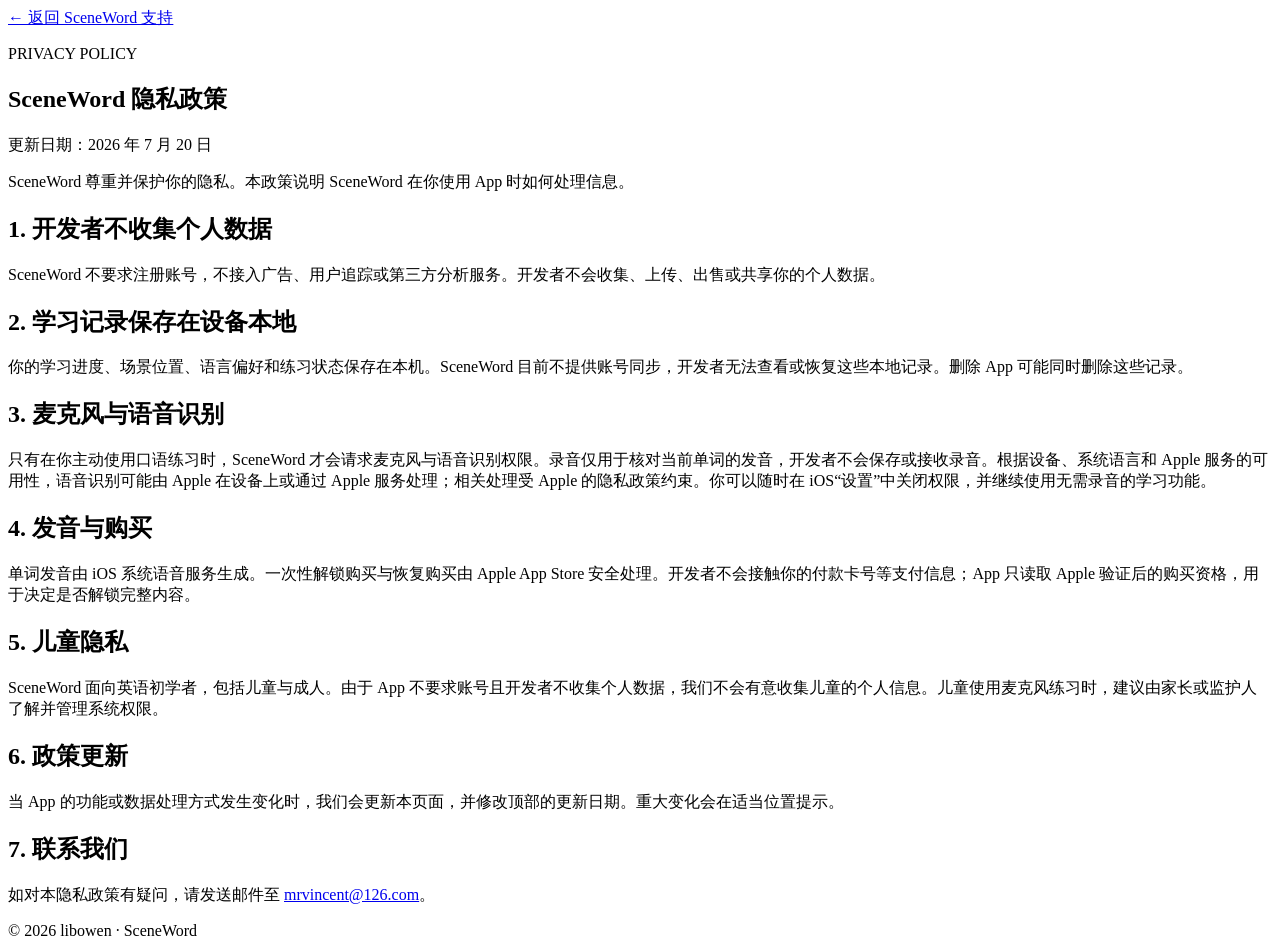
==== privacy.html @ d903aa41 "feat: add SceneWord privacy policy" ====
<!doctype html>
<html lang="zh-CN">
<head>
  <meta charset="utf-8">
  <meta name="viewport" content="width=device-width, initial-scale=1">
  <meta name="description" content="SceneWord 隐私政策。">
  <title>隐私政策 · SceneWord</title>
  <link rel="stylesheet" href="styles.css">
</head>
<body>
  <main class="shell document-shell">
    <nav><a class="back-link" href="index.html">← 返回 SceneWord 支持</a></nav>
    <article class="document-card">
      <p class="eyebrow">PRIVACY POLICY</p>
      <h1>SceneWord 隐私政策</h1>
      <p class="updated">更新日期：2026 年 7 月 20 日</p>

      <p>SceneWord 尊重并保护你的隐私。本政策说明 SceneWord 在你使用 App 时如何处理信息。</p>

      <h2>1. 开发者不收集个人数据</h2>
      <p>SceneWord 不要求注册账号，不接入广告、用户追踪或第三方分析服务。开发者不会收集、上传、出售或共享你的个人数据。</p>

      <h2>2. 学习记录保存在设备本地</h2>
      <p>你的学习进度、场景位置、语言偏好和练习状态保存在本机。SceneWord 目前不提供账号同步，开发者无法查看或恢复这些本地记录。删除 App 可能同时删除这些记录。</p>

      <h2>3. 麦克风与语音识别</h2>
      <p>只有在你主动使用口语练习时，SceneWord 才会请求麦克风与语音识别权限。录音仅用于核对当前单词的发音，开发者不会保存或接收录音。根据设备、系统语言和 Apple 服务的可用性，语音识别可能由 Apple 在设备上或通过 Apple 服务处理；相关处理受 Apple 的隐私政策约束。你可以随时在 iOS“设置”中关闭权限，并继续使用无需录音的学习功能。</p>

      <h2>4. 发音与购买</h2>
      <p>单词发音由 iOS 系统语音服务生成。一次性解锁购买与恢复购买由 Apple App Store 安全处理。开发者不会接触你的付款卡号等支付信息；App 只读取 Apple 验证后的购买资格，用于决定是否解锁完整内容。</p>

      <h2>5. 儿童隐私</h2>
      <p>SceneWord 面向英语初学者，包括儿童与成人。由于 App 不要求账号且开发者不收集个人数据，我们不会有意收集儿童的个人信息。儿童使用麦克风练习时，建议由家长或监护人了解并管理系统权限。</p>

      <h2>6. 政策更新</h2>
      <p>当 App 的功能或数据处理方式发生变化时，我们会更新本页面，并修改顶部的更新日期。重大变化会在适当位置提示。</p>

      <h2>7. 联系我们</h2>
      <p>如对本隐私政策有疑问，请发送邮件至 <a href="mailto:mrvincent@126.com">mrvincent@126.com</a>。</p>
    </article>
    <footer>© 2026 libowen · SceneWord</footer>
  </main>
</body>
</html>
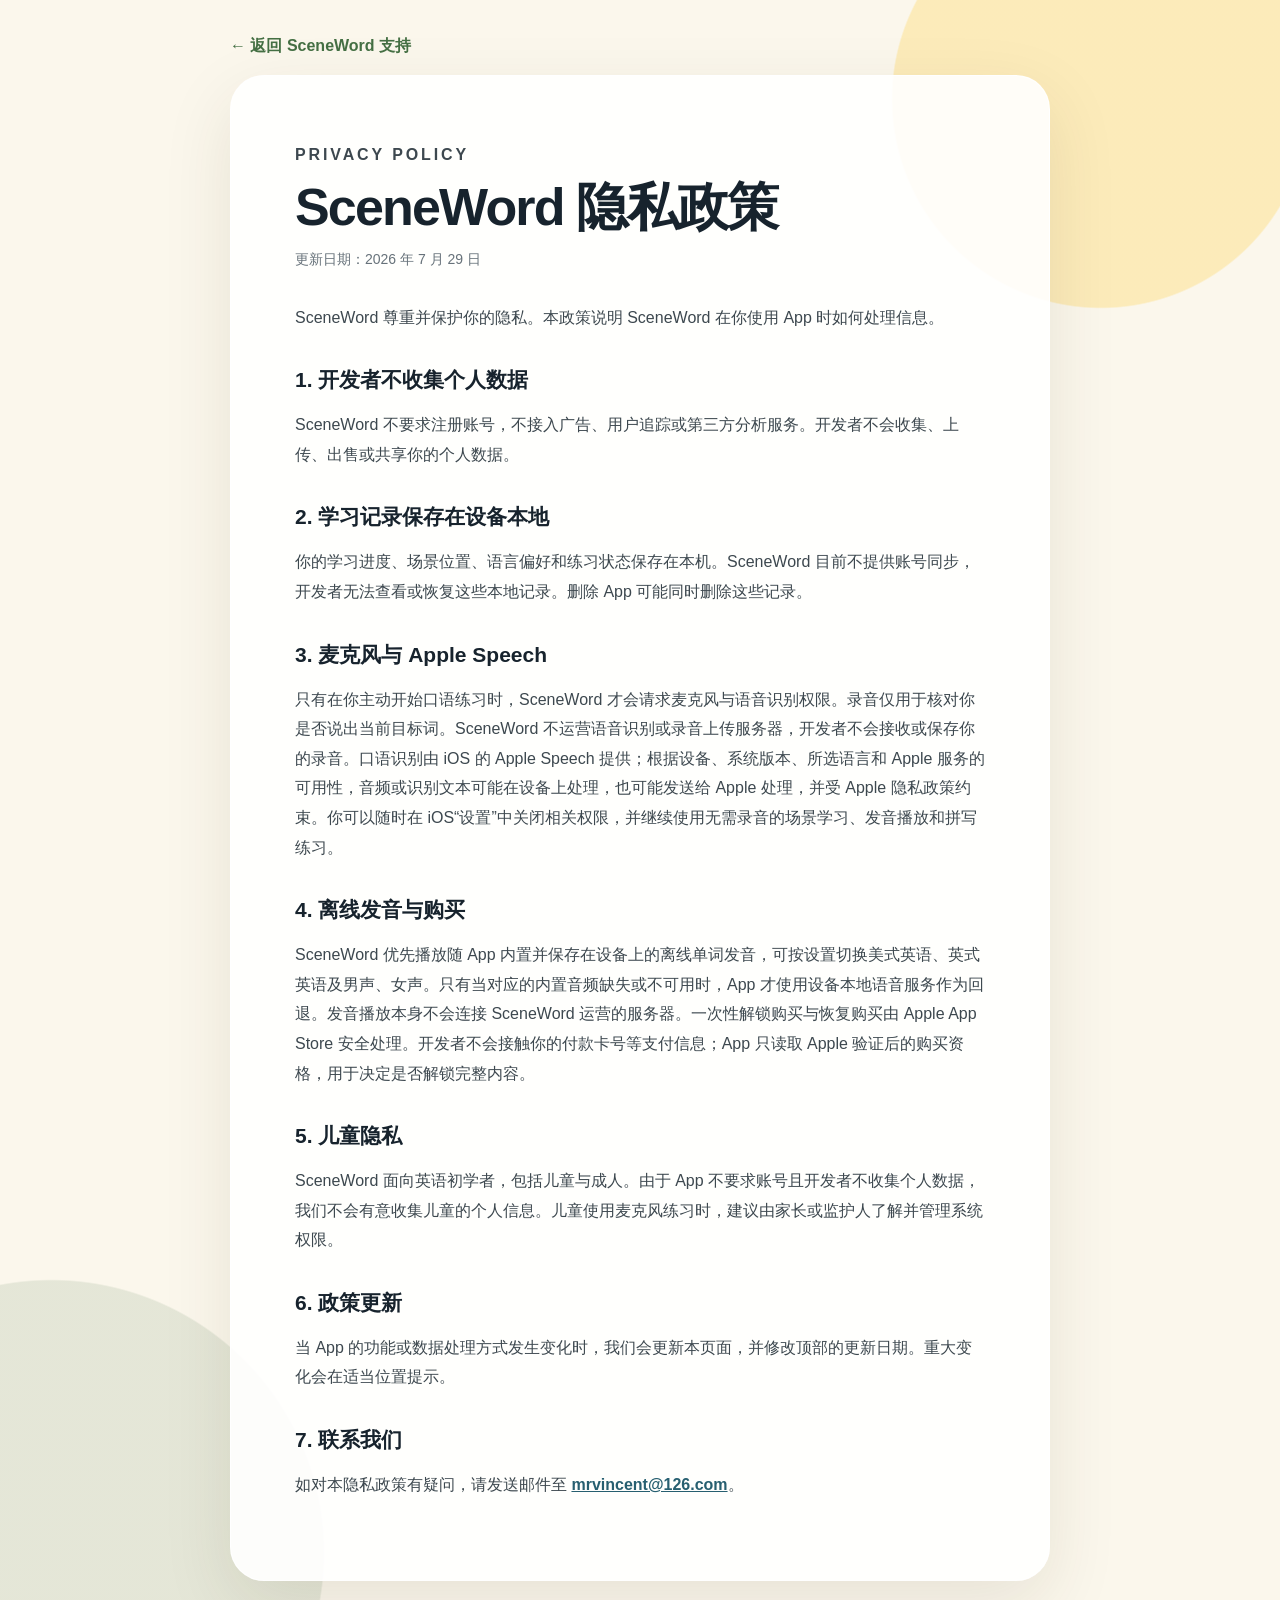
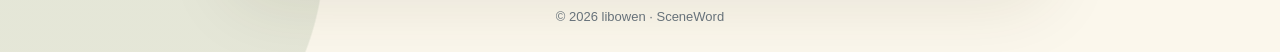
==== commit fa621dd5: "docs: update pronunciation and speech disclosures" ====
--- a/privacy.html
+++ b/privacy.html
@@ -3,7 +3,7 @@
 <head>
   <meta charset="utf-8">
   <meta name="viewport" content="width=device-width, initial-scale=1">
-  <meta name="description" content="SceneWord 隐私政策。">
+  <meta name="description" content="SceneWord 漫画场景学生活英语 App 隐私政策。">
   <title>隐私政策 · SceneWord</title>
   <link rel="stylesheet" href="styles.css">
 </head>
@@ -13,7 +13,7 @@
     <article class="document-card">
       <p class="eyebrow">PRIVACY POLICY</p>
       <h1>SceneWord 隐私政策</h1>
-      <p class="updated">更新日期：2026 年 7 月 20 日</p>
+      <p class="updated">更新日期：2026 年 7 月 29 日</p>
 
       <p>SceneWord 尊重并保护你的隐私。本政策说明 SceneWord 在你使用 App 时如何处理信息。</p>
 
@@ -23,11 +23,11 @@
       <h2>2. 学习记录保存在设备本地</h2>
       <p>你的学习进度、场景位置、语言偏好和练习状态保存在本机。SceneWord 目前不提供账号同步，开发者无法查看或恢复这些本地记录。删除 App 可能同时删除这些记录。</p>
 
-      <h2>3. 麦克风与语音识别</h2>
-      <p>只有在你主动使用口语练习时，SceneWord 才会请求麦克风与语音识别权限。录音仅用于核对当前单词的发音，开发者不会保存或接收录音。根据设备、系统语言和 Apple 服务的可用性，语音识别可能由 Apple 在设备上或通过 Apple 服务处理；相关处理受 Apple 的隐私政策约束。你可以随时在 iOS“设置”中关闭权限，并继续使用无需录音的学习功能。</p>
+      <h2>3. 麦克风与 Apple Speech</h2>
+      <p>只有在你主动开始口语练习时，SceneWord 才会请求麦克风与语音识别权限。录音仅用于核对你是否说出当前目标词。SceneWord 不运营语音识别或录音上传服务器，开发者不会接收或保存你的录音。口语识别由 iOS 的 Apple Speech 提供；根据设备、系统版本、所选语言和 Apple 服务的可用性，音频或识别文本可能在设备上处理，也可能发送给 Apple 处理，并受 Apple 隐私政策约束。你可以随时在 iOS“设置”中关闭相关权限，并继续使用无需录音的场景学习、发音播放和拼写练习。</p>
 
-      <h2>4. 发音与购买</h2>
-      <p>单词发音由 iOS 系统语音服务生成。一次性解锁购买与恢复购买由 Apple App Store 安全处理。开发者不会接触你的付款卡号等支付信息；App 只读取 Apple 验证后的购买资格，用于决定是否解锁完整内容。</p>
+      <h2>4. 离线发音与购买</h2>
+      <p>SceneWord 优先播放随 App 内置并保存在设备上的离线单词发音，可按设置切换美式英语、英式英语及男声、女声。只有当对应的内置音频缺失或不可用时，App 才使用设备本地语音服务作为回退。发音播放本身不会连接 SceneWord 运营的服务器。一次性解锁购买与恢复购买由 Apple App Store 安全处理。开发者不会接触你的付款卡号等支付信息；App 只读取 Apple 验证后的购买资格，用于决定是否解锁完整内容。</p>
 
       <h2>5. 儿童隐私</h2>
       <p>SceneWord 面向英语初学者，包括儿童与成人。由于 App 不要求账号且开发者不收集个人数据，我们不会有意收集儿童的个人信息。儿童使用麦克风练习时，建议由家长或监护人了解并管理系统权限。</p>
--- a/styles.css
+++ b/styles.css
@@ -0,0 +1,195 @@
+:root {
+  color-scheme: light;
+  --ink: #17232d;
+  --muted: #67727a;
+  --paper: #fbf7ec;
+  --card: rgba(255, 255, 255, 0.9);
+  --yellow: #ffcc38;
+  --orange: #f47c31;
+  --green: #446f43;
+  --line: rgba(23, 35, 45, 0.12);
+  font-family: -apple-system, BlinkMacSystemFont, "SF Pro Display", "PingFang SC", "Helvetica Neue", sans-serif;
+}
+
+* { box-sizing: border-box; }
+
+body {
+  margin: 0;
+  min-height: 100vh;
+  color: var(--ink);
+  background:
+    radial-gradient(circle at 86% 6%, rgba(255, 204, 56, 0.28) 0 13rem, transparent 13.1rem),
+    radial-gradient(circle at 4% 94%, rgba(68, 111, 67, 0.12) 0 17rem, transparent 17.1rem),
+    var(--paper);
+}
+
+a { color: inherit; }
+
+.shell {
+  width: min(960px, calc(100% - 32px));
+  margin: 0 auto;
+  padding: 72px 0 28px;
+}
+
+.hero {
+  display: flex;
+  align-items: center;
+  gap: 22px;
+  padding: 52px;
+  border-radius: 36px;
+  background: linear-gradient(135deg, rgba(255,255,255,.94), rgba(255,245,210,.88));
+  border: 1px solid rgba(255,255,255,.9);
+  box-shadow: 0 24px 70px rgba(60, 48, 19, .10);
+}
+
+.hero > div:last-child {
+  flex: 1 1 0;
+  width: 0;
+  min-width: 0;
+}
+
+.hero h1 {
+  overflow-wrap: anywhere;
+  word-break: break-word;
+}
+
+.brand-mark {
+  display: grid;
+  place-items: center;
+  flex: 0 0 96px;
+  width: 96px;
+  height: 96px;
+  border-radius: 28px;
+  color: var(--yellow);
+  background: var(--ink);
+  font-size: 58px;
+  font-weight: 900;
+  line-height: 1;
+}
+
+.eyebrow {
+  margin: 0 0 10px;
+  color: var(--green);
+  font-size: 13px;
+  font-weight: 900;
+  letter-spacing: .18em;
+}
+
+h1 {
+  margin: 0;
+  font-size: clamp(34px, 7vw, 58px);
+  line-height: 1.06;
+  letter-spacing: -.035em;
+}
+
+.lead {
+  margin: 16px 0 0;
+  color: var(--muted);
+  font-size: 18px;
+  line-height: 1.7;
+}
+
+.lead.compact { margin-bottom: 26px; }
+
+.link-grid {
+  display: grid;
+  grid-template-columns: repeat(2, minmax(0, 1fr));
+  gap: 18px;
+  margin-top: 22px;
+}
+
+.link-card {
+  display: grid;
+  grid-template-columns: auto 1fr auto;
+  align-items: center;
+  gap: 16px;
+  min-height: 132px;
+  padding: 24px;
+  border: 1px solid var(--line);
+  border-radius: 28px;
+  background: var(--card);
+  text-decoration: none;
+  box-shadow: 0 15px 42px rgba(23,35,45,.07);
+  transition: transform .18s ease, box-shadow .18s ease;
+}
+
+.link-card:hover {
+  transform: translateY(-3px);
+  box-shadow: 0 20px 48px rgba(23,35,45,.11);
+}
+
+.card-icon {
+  display: grid;
+  place-items: center;
+  width: 50px;
+  height: 50px;
+  border-radius: 17px;
+  background: rgba(255,204,56,.38);
+  font-size: 24px;
+  font-weight: 900;
+}
+
+.link-card strong { display: block; font-size: 19px; }
+.link-card small { display: block; margin-top: 7px; color: var(--muted); font-size: 14px; line-height: 1.45; }
+.arrow { font-size: 26px; }
+
+.document-shell { width: min(820px, calc(100% - 28px)); padding-top: 36px; }
+.back-link { display: inline-block; margin-bottom: 18px; color: var(--green); font-weight: 800; text-decoration: none; }
+
+.document-card {
+  padding: clamp(28px, 7vw, 64px);
+  border: 1px solid rgba(255,255,255,.94);
+  border-radius: 34px;
+  background: var(--card);
+  box-shadow: 0 24px 70px rgba(60,48,19,.10);
+}
+
+.document-card h1 { font-size: clamp(34px, 7vw, 52px); }
+.document-card h2 { margin: 34px 0 10px; font-size: 21px; }
+.document-card p { color: #3d484f; font-size: 16px; line-height: 1.85; }
+.document-card a { color: #275f70; font-weight: 700; }
+.updated { margin: 12px 0 30px; color: var(--muted) !important; font-size: 14px !important; }
+
+.contact-button {
+  display: inline-flex;
+  align-items: center;
+  justify-content: center;
+  padding: 15px 20px;
+  border-radius: 16px;
+  color: white !important;
+  background: var(--ink);
+  text-decoration: none;
+  box-shadow: 0 10px 22px rgba(23,35,45,.16);
+}
+
+.faq { margin-top: 36px; }
+.faq details { border-top: 1px solid var(--line); padding: 20px 2px; }
+.faq details:last-child { border-bottom: 1px solid var(--line); }
+.faq summary { cursor: pointer; font-size: 17px; font-weight: 800; }
+.faq details p { margin-bottom: 0; }
+
+.device-note {
+  margin-top: 30px;
+  padding: 22px 24px;
+  border-radius: 20px;
+  background: rgba(255,204,56,.18);
+}
+.device-note h2 { margin-top: 0; }
+.device-note p { margin-bottom: 0; }
+.policy-link { margin-top: 28px; }
+
+footer { padding: 28px 4px 0; color: var(--muted); font-size: 13px; text-align: center; }
+
+@media (max-width: 700px) {
+  .shell { padding-top: 28px; }
+  .hero { align-items: flex-start; padding: 30px 24px; border-radius: 28px; }
+  .hero h1 { font-size: 30px; line-height: 1.14; word-break: break-all; }
+  .hero .lead { font-size: 16px; overflow-wrap: anywhere; word-break: break-all; }
+  .brand-mark { flex-basis: 62px; width: 62px; height: 62px; border-radius: 19px; font-size: 37px; }
+  .link-grid { grid-template-columns: 1fr; }
+  .link-card { min-height: 112px; }
+}
+
+@media (prefers-reduced-motion: reduce) {
+  .link-card { transition: none; }
+}
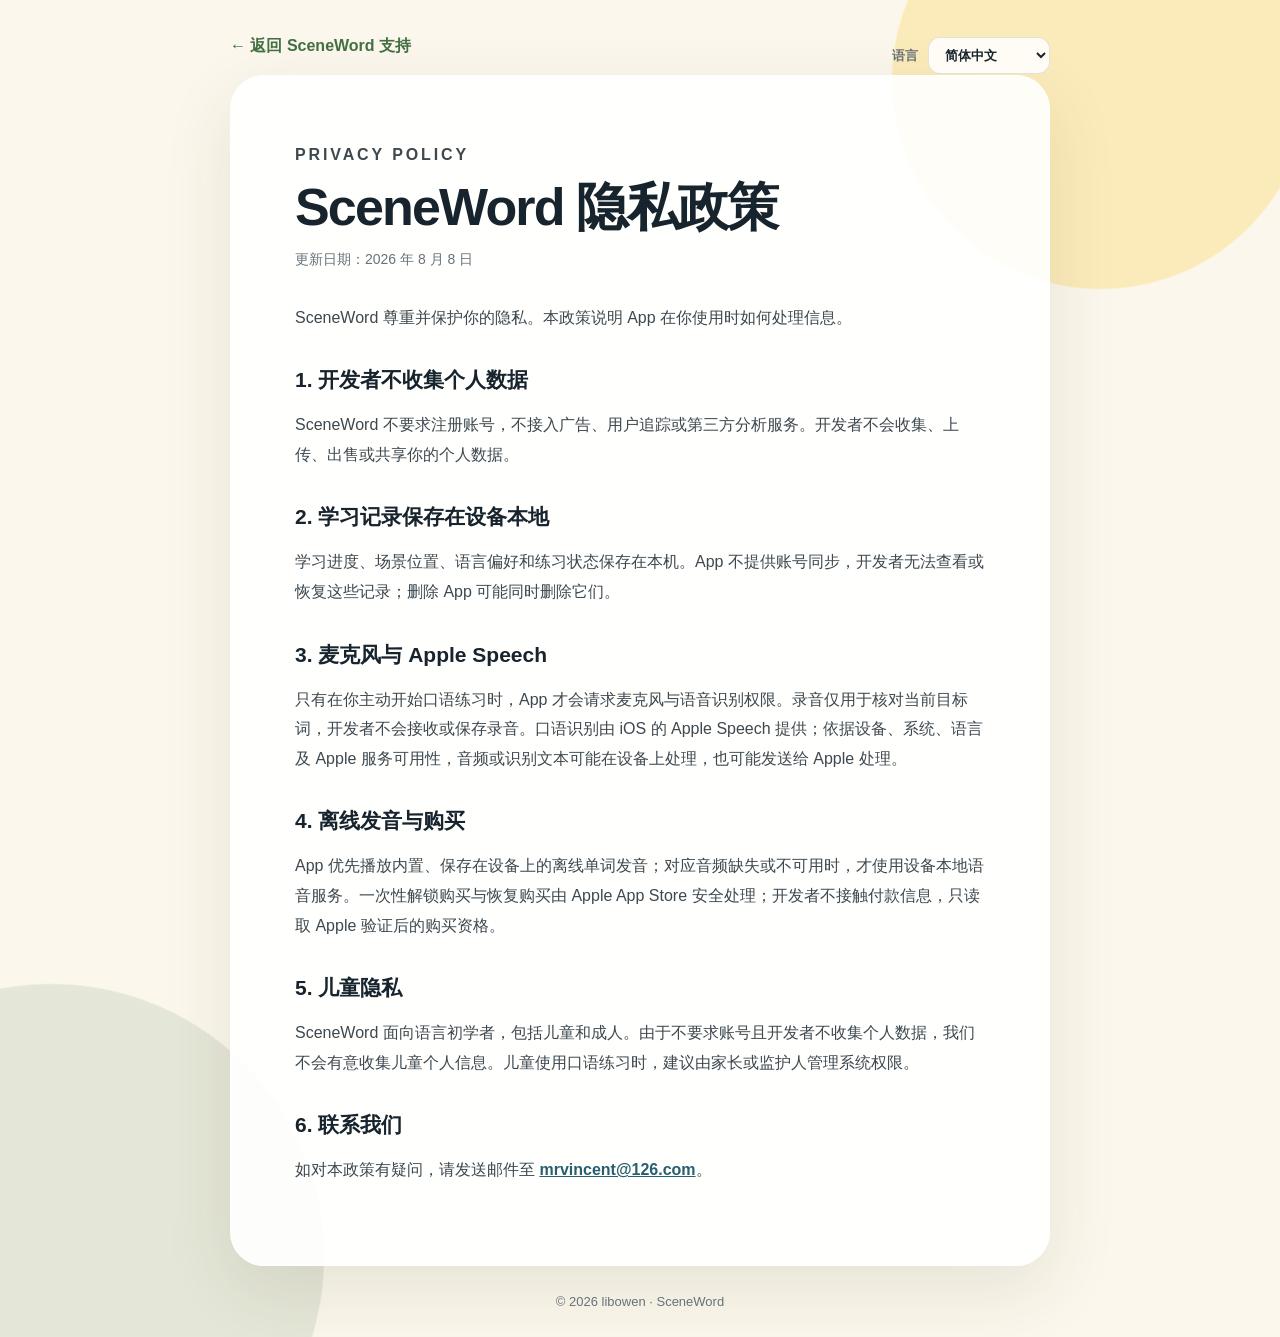
==== commit ae8b5e39: "feat: localize support and privacy pages" ====
--- a/privacy.html
+++ b/privacy.html
@@ -1,44 +1,14 @@
 <!doctype html>
-<html lang="zh-CN">
+<html lang="zh-Hans">
 <head>
   <meta charset="utf-8">
   <meta name="viewport" content="width=device-width, initial-scale=1">
-  <meta name="description" content="SceneWord 漫画场景学生活英语 App 隐私政策。">
+  <meta name="description" content="SceneWord 隐私政策。">
   <title>隐私政策 · SceneWord</title>
   <link rel="stylesheet" href="styles.css">
+  <script defer src="i18n.js"></script>
 </head>
-<body>
-  <main class="shell document-shell">
-    <nav><a class="back-link" href="index.html">← 返回 SceneWord 支持</a></nav>
-    <article class="document-card">
-      <p class="eyebrow">PRIVACY POLICY</p>
-      <h1>SceneWord 隐私政策</h1>
-      <p class="updated">更新日期：2026 年 7 月 29 日</p>
-
-      <p>SceneWord 尊重并保护你的隐私。本政策说明 SceneWord 在你使用 App 时如何处理信息。</p>
-
-      <h2>1. 开发者不收集个人数据</h2>
-      <p>SceneWord 不要求注册账号，不接入广告、用户追踪或第三方分析服务。开发者不会收集、上传、出售或共享你的个人数据。</p>
-
-      <h2>2. 学习记录保存在设备本地</h2>
-      <p>你的学习进度、场景位置、语言偏好和练习状态保存在本机。SceneWord 目前不提供账号同步，开发者无法查看或恢复这些本地记录。删除 App 可能同时删除这些记录。</p>
-
-      <h2>3. 麦克风与 Apple Speech</h2>
-      <p>只有在你主动开始口语练习时，SceneWord 才会请求麦克风与语音识别权限。录音仅用于核对你是否说出当前目标词。SceneWord 不运营语音识别或录音上传服务器，开发者不会接收或保存你的录音。口语识别由 iOS 的 Apple Speech 提供；根据设备、系统版本、所选语言和 Apple 服务的可用性，音频或识别文本可能在设备上处理，也可能发送给 Apple 处理，并受 Apple 隐私政策约束。你可以随时在 iOS“设置”中关闭相关权限，并继续使用无需录音的场景学习、发音播放和拼写练习。</p>
-
-      <h2>4. 离线发音与购买</h2>
-      <p>SceneWord 优先播放随 App 内置并保存在设备上的离线单词发音，可按设置切换美式英语、英式英语及男声、女声。只有当对应的内置音频缺失或不可用时，App 才使用设备本地语音服务作为回退。发音播放本身不会连接 SceneWord 运营的服务器。一次性解锁购买与恢复购买由 Apple App Store 安全处理。开发者不会接触你的付款卡号等支付信息；App 只读取 Apple 验证后的购买资格，用于决定是否解锁完整内容。</p>
-
-      <h2>5. 儿童隐私</h2>
-      <p>SceneWord 面向英语初学者，包括儿童与成人。由于 App 不要求账号且开发者不收集个人数据，我们不会有意收集儿童的个人信息。儿童使用麦克风练习时，建议由家长或监护人了解并管理系统权限。</p>
-
-      <h2>6. 政策更新</h2>
-      <p>当 App 的功能或数据处理方式发生变化时，我们会更新本页面，并修改顶部的更新日期。重大变化会在适当位置提示。</p>
-
-      <h2>7. 联系我们</h2>
-      <p>如对本隐私政策有疑问，请发送邮件至 <a href="mailto:mrvincent@126.com">mrvincent@126.com</a>。</p>
-    </article>
-    <footer>© 2026 libowen · SceneWord</footer>
-  </main>
+<body data-page="privacy">
+  <main class="shell document-shell"><p class="loading">SceneWord</p></main>
 </body>
 </html>
--- a/styles.css
+++ b/styles.css
@@ -98,6 +98,31 @@
   margin-top: 22px;
 }
 
+.language-picker {
+  display: flex;
+  align-items: center;
+  justify-content: flex-end;
+  gap: 10px;
+  margin-top: 18px;
+  color: var(--muted);
+  font-size: 13px;
+  font-weight: 800;
+}
+
+.language-picker select {
+  max-width: 220px;
+  padding: 9px 34px 9px 12px;
+  border: 1px solid var(--line);
+  border-radius: 12px;
+  color: var(--ink);
+  background: rgba(255,255,255,.86);
+  font: inherit;
+}
+
+nav { display: flex; align-items: center; justify-content: space-between; gap: 16px; }
+nav .language-picker { margin-top: 0; }
+.loading { color: var(--muted); }
+
 .link-card {
   display: grid;
   grid-template-columns: auto 1fr auto;
@@ -188,6 +213,8 @@
   .brand-mark { flex-basis: 62px; width: 62px; height: 62px; border-radius: 19px; font-size: 37px; }
   .link-grid { grid-template-columns: 1fr; }
   .link-card { min-height: 112px; }
+  nav { align-items: flex-start; flex-direction: column; gap: 6px; }
+  nav .language-picker { align-self: flex-start; }
 }
 
 @media (prefers-reduced-motion: reduce) {
